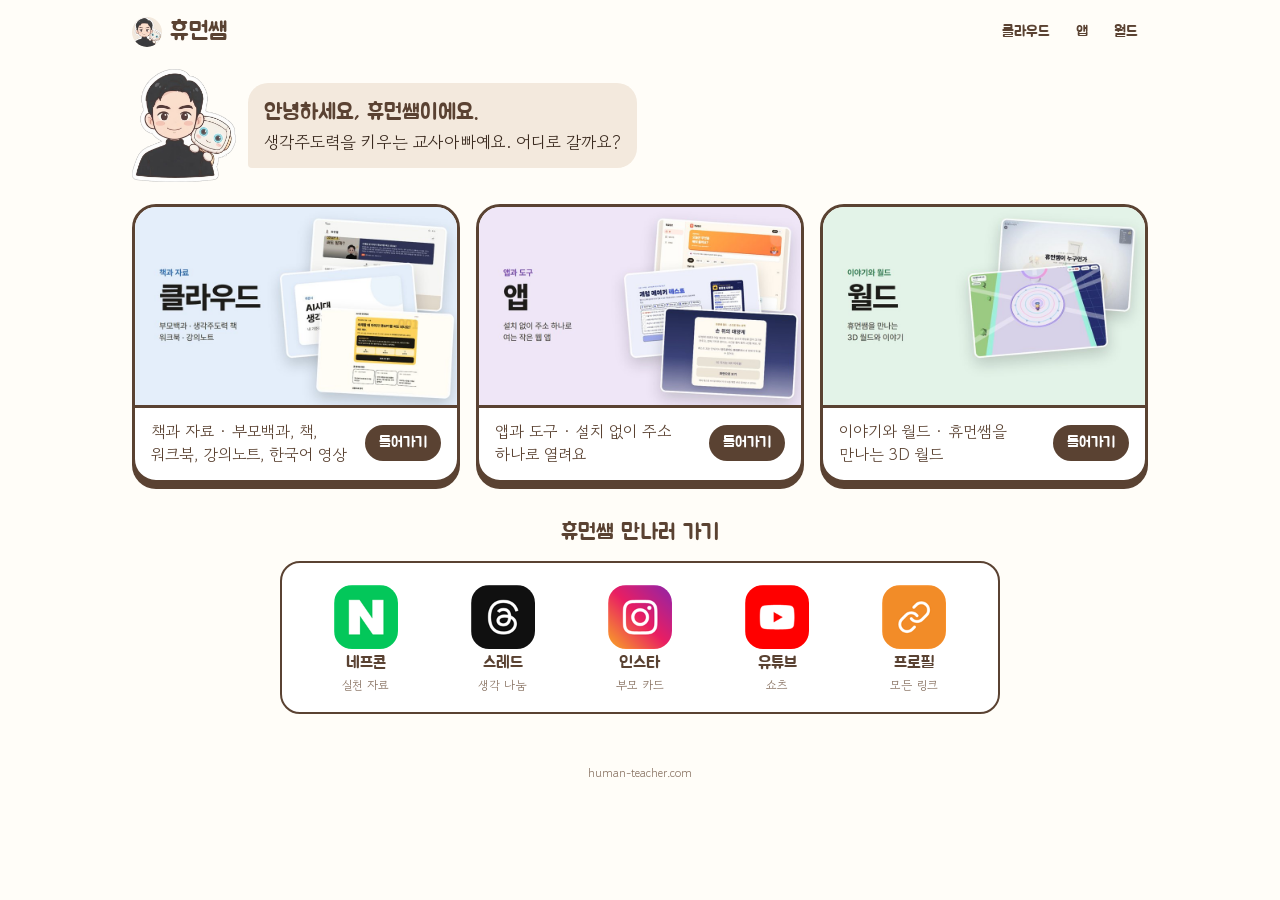
==== index.html @ 6ae0c6af "클라우드: 한국어 상황극 번호를 01~11로 (편의점 01), data.js?v=20261031c (휴먼쌤 10-31)" ====
<!doctype html>
<html lang="ko">
<head>
<meta charset="utf-8">
<meta name="viewport" content="width=device-width,initial-scale=1">
<title>휴먼티처닷컴 | 휴먼쌤</title>
<meta name="description" content="AI와 함께 살아갈 아이가 자기 생각을 만들고 판단하도록 돕는 교육 콘텐츠. 휴먼쌤의 책과 자료(클라우드), 앱과 도구(앱), 이야기와 월드(월드)로 가는 입구입니다.">
<meta name="color-scheme" content="light">
<link rel="icon" href="assets/humanssam.png?v=20261024h">
<link rel="preconnect" href="https://fonts.googleapis.com">
<link rel="preconnect" href="https://fonts.gstatic.com" crossorigin>
<link rel="stylesheet" href="https://fonts.googleapis.com/css2?family=Jua&family=Gowun+Dodum&family=Noto+Sans+KR:wght@400;500;700&display=swap">
<style>
/* 화면은 주소 뒤 #으로 고른다: #/ 처음 · #/cloud · #/app · #/world · #/<칸>/<slug> 소개 페이지.
   내용은 data.js. 휴대폰 390px 기준, 720px·1040px에서 넓어진다. */
:root{
  --paper:#FFFDF8; --ink:#3A2A1F; --brown:#5A4232; --soft:#8A7464; --tint:#F3E9DD; --line:#E8DCCD;
  --cloud:#DCEBF7; --cloudd:#2F5D8A; --app:#ECE3F7; --appd:#6A3FA0; --world:#DDEFE0; --worldd:#2E6B45;
  --okbg:#DDEFE7; --ok:#1F5E43; --focus:#C9772E;
}
*{box-sizing:border-box}
html,body{margin:0;background:var(--paper);color:var(--ink)}
body{font-family:"Gowun Dodum","Noto Sans KR",system-ui,sans-serif;line-height:1.55;-webkit-text-size-adjust:100%}
img{display:block;max-width:100%;height:auto}
a{color:inherit}
a:focus-visible,button:focus-visible{outline:3px solid var(--focus);outline-offset:3px}
.jua{font-family:"Jua",sans-serif;font-weight:400}
.wrap{max-width:1080px;margin:0 auto;padding:0 18px}

/* 머리 */
.bar{display:flex;align-items:center;justify-content:space-between;gap:10px;padding:14px 0 8px}
.word{display:flex;align-items:center;gap:8px;text-decoration:none;color:var(--brown);font-family:"Jua",sans-serif;font-size:24px;line-height:1}
.word img{width:30px;height:30px;object-fit:cover;object-position:top;border-radius:50%;background:var(--tint)}
.nav{display:flex;gap:6px}
.nav a{font-family:"Jua",sans-serif;font-size:15px;text-decoration:none;color:var(--brown);padding:6px 10px;border-radius:999px}
.nav a[aria-current="page"]{background:var(--brown);color:#fff}

main{padding:6px 0 40px}
.view{display:grid;gap:18px}

/* 처음 */
.hi{display:grid;grid-template-columns:84px 1fr;gap:12px;align-items:center;padding:6px 0 4px}
.hi img{width:84px}
.bubble{background:var(--tint);border-radius:20px 20px 20px 4px;padding:12px 16px;font-size:15px}
.bubble b{font-family:"Jua",sans-serif;font-weight:400;font-size:19px;color:var(--brown)}
.h2{margin:4px 0 0;font-family:"Jua",sans-serif;font-weight:400;font-size:22px;color:var(--brown)}
.doors{display:grid;gap:16px}
.door{display:grid;text-decoration:none;color:var(--ink);background:#fff;border:3px solid var(--brown);border-radius:24px;overflow:hidden;box-shadow:0 6px 0 var(--brown);transition:transform .12s,box-shadow .12s}
.door:hover{transform:translateY(-2px);box-shadow:0 8px 0 var(--brown)}
.door:active{transform:translateY(3px);box-shadow:0 3px 0 var(--brown)}
.door img{aspect-ratio:16/10;width:100%;object-fit:cover;border-bottom:3px solid var(--brown)}
.door .tx{display:flex;align-items:center;justify-content:space-between;gap:10px;padding:12px 16px 14px}
.door p{margin:0;font-size:15px;line-height:1.45;color:var(--brown);word-break:keep-all}
.meet{display:grid;gap:12px}
.go{flex:none;font-family:"Jua",sans-serif;font-size:15px;background:var(--brown);color:#fff;border-radius:999px;padding:6px 14px}

/* 채널 */
.chs{display:grid;grid-template-columns:repeat(5,1fr);gap:6px;background:#fff;border:2px solid var(--brown);border-radius:20px;padding:14px 8px 12px}
.ch{display:grid;justify-items:center;gap:4px;text-decoration:none;color:var(--ink);padding:2px 0;border-radius:14px}
.ch img{width:52px;height:52px;border-radius:15px;transition:transform .12s}
.ch:hover img{transform:translateY(-3px)}
.ch b{font-family:"Jua",sans-serif;font-weight:400;font-size:15px;line-height:1.2;color:var(--brown)}
.ch small{font-size:11px;color:var(--soft);line-height:1.2;text-align:center;word-break:keep-all}

/* 칸 머리 */
.back{justify-self:start;font-family:"Jua",sans-serif;font-size:16px;color:var(--brown);text-decoration:none;padding:4px 0}
.head{border:3px solid var(--brown);border-radius:22px;padding:16px 18px}
.head h1{margin:0;font-family:"Jua",sans-serif;font-weight:400;font-size:32px;line-height:1.1;color:var(--brown)}
.head .sub{font-family:"Jua",sans-serif;font-size:17px}
.head p{margin:6px 0 0;font-size:14px;color:var(--soft)}
.cloud{background:var(--cloud)} .cloud .sub{color:var(--cloudd)}
.app{background:var(--app)} .app .sub{color:var(--appd)}
.world{background:var(--world)} .world .sub{color:var(--worldd)}
.hint{margin:0;font-size:13px;color:var(--soft)}
.story{background:#fff;border:2px dashed var(--line);border-radius:16px;padding:12px 16px;font-size:14px}
.story b{font-size:16px}

/* 카드 */
.grid{display:grid;gap:14px;margin:0;padding:0;list-style:none}
.card{display:grid;height:100%;text-decoration:none;color:var(--ink);background:#fff;border:2px solid var(--line);border-radius:18px;overflow:hidden;transition:transform .12s,border-color .12s}
.card:hover{transform:translateY(-2px);border-color:var(--brown)}
.card img{aspect-ratio:16/10;width:100%;object-fit:cover;background:var(--tint);border-bottom:2px solid var(--line)}
.card .tx{display:grid;gap:5px;align-content:start;padding:11px 14px 14px}
.card b{font-size:17px;font-weight:700;line-height:1.35}
.card p{margin:0;font-size:13px;color:var(--soft);word-break:keep-all}
.st{justify-self:start;font-size:11px;border-radius:999px;padding:1px 9px;background:var(--tint);color:var(--soft)}
.st.ok{background:var(--okbg);color:var(--ok)}
.st.grp{background:#fff;border:1.5px solid var(--brown);color:var(--brown)}
.chips{display:flex;flex-wrap:wrap;gap:4px}
.block .kids{margin-top:4px}
.more{display:flex;flex-wrap:wrap;gap:8px;align-items:center;font-size:14px;color:var(--soft);border-top:2px dashed var(--line);padding-top:14px}
.more a{font-family:"Jua",sans-serif;font-size:16px;color:var(--brown);text-decoration:none;border:2px solid var(--brown);border-radius:999px;padding:4px 14px}


.foot{padding:10px 0 34px;font-size:12px;color:var(--soft);text-align:center}

@media (min-width:720px){
  .wrap{padding:0 32px}
  .grid{grid-template-columns:1fr 1fr}
  .doors{grid-template-columns:1fr 1fr 1fr}
  .door p{font-size:16px}
  .meet{max-width:720px;width:100%;justify-self:center;text-align:center;margin-top:10px}
  .hi{grid-template-columns:104px auto;justify-content:start}
  .hi img{width:104px}
  .bubble{font-size:17px}
  .bubble b{font-size:22px}
  .chs{padding:20px 20px 18px;gap:10px}
  .ch img{width:64px;height:64px;border-radius:18px}
  .ch b{font-size:17px}
  .ch small{font-size:12px}
}
@media (min-width:1040px){
  .grid{grid-template-columns:1fr 1fr 1fr}
  .head h1{font-size:40px}
}

/* ===== 소개 페이지 (개편 2) ===== */
.dv{gap:22px}
.hero{display:grid;gap:18px;border:3px solid var(--brown);border-radius:28px;padding:16px 16px 20px;box-shadow:0 7px 0 var(--brown)}
.view>*,.hero>*,.labs>*,.block>*{min-width:0}
.frame{background:#fff;border:2px solid var(--brown);border-radius:16px;overflow:hidden;box-shadow:0 10px 24px rgba(58,42,31,.14)}
.frame .fb{display:flex;align-items:center;gap:6px;padding:7px 10px;background:#FBF6EF;border-bottom:2px solid var(--brown)}
.frame .fb i{width:9px;height:9px;border-radius:50%;background:#E5D6C4;flex:none}
.frame .fb i:nth-child(1){background:#F08C7A}.frame .fb i:nth-child(2){background:#F2C46B}.frame .fb i:nth-child(3){background:#8FCB8A}
.frame .fb span{flex:1;min-width:0;margin-left:6px;font-size:11px;color:var(--soft);background:#fff;border:1px solid var(--line);border-radius:999px;padding:1px 10px;white-space:nowrap;overflow:hidden;text-overflow:ellipsis}
.frame img{width:100%;aspect-ratio:16/10;object-fit:cover}
.htx{display:grid;gap:10px;align-content:center}
.kind{display:flex;flex-wrap:wrap;align-items:center;gap:8px;font-family:"Jua",sans-serif;font-size:15px;color:var(--brown)}
.htx h1{margin:0;font-family:"Jua",sans-serif;font-weight:400;font-size:34px;line-height:1.15;color:var(--ink);word-break:keep-all}
.htx .one{margin:0;font-size:16px;color:var(--brown);word-break:keep-all}
.tags{display:flex;flex-wrap:wrap;gap:6px;margin:2px 0 0;padding:0;list-style:none}
.tags li{font-size:13px;background:rgba(255,255,255,.75);border:1.5px solid var(--brown);border-radius:999px;padding:3px 11px;color:var(--brown)}
.cloud .tags li{border-color:var(--cloudd);color:var(--cloudd)}
.app .tags li{border-color:var(--appd);color:var(--appd)}
.world .tags li{border-color:var(--worldd);color:var(--worldd)}
.enter{display:flex;align-items:center;justify-content:center;gap:8px;text-decoration:none;font-family:"Jua",sans-serif;font-size:20px;color:#fff;background:var(--brown);border-radius:16px;padding:14px 18px;box-shadow:0 5px 0 #2A1D14;transition:transform .12s,box-shadow .12s}
.enter:hover{transform:translateY(-2px);box-shadow:0 7px 0 #2A1D14}
.enter:active{transform:translateY(3px);box-shadow:0 2px 0 #2A1D14}
button.enter{width:100%;border:0;font-weight:400;cursor:pointer}
.sheet{display:flex;flex-wrap:wrap;align-items:center;justify-content:center;gap:4px 8px;text-decoration:none;font-family:"Jua",sans-serif;font-size:18px;color:var(--brown);background:#fff;border:2.5px solid var(--brown);border-radius:16px;padding:11px 16px;transition:transform .12s}
.sheet:hover{transform:translateY(-2px)}
.sheet svg{width:20px;height:20px}
.sheet small{font-family:"Gowun Dodum","Noto Sans KR",sans-serif;font-size:13px;color:var(--soft)}
.enters{display:grid;grid-template-columns:1fr 1fr;gap:10px}
.enter.sm{font-size:16px;padding:11px 10px}
.wait{border-radius:16px;padding:14px 18px;background:rgba(255,255,255,.7);border:2px dashed var(--soft);color:var(--soft);font-family:"Jua",sans-serif;font-size:18px;text-align:center}
.info{display:grid;grid-template-columns:22px 1fr;gap:8px;align-items:start;font-size:13px;color:var(--brown);background:rgba(255,255,255,.65);border-radius:12px;padding:9px 12px}
.info svg{width:20px;height:20px;margin-top:1px}
.fnote{margin:-8px 4px 0;font-size:12px;color:var(--soft);text-align:right}
.block{display:grid;gap:10px;background:#fff;border:2px solid var(--line);border-radius:22px;padding:18px 18px 16px}
.block h2{display:flex;align-items:center;gap:10px;margin:0;font-family:"Jua",sans-serif;font-weight:400;font-size:21px;color:var(--brown)}
.block h2::before{content:"";width:6px;height:22px;border-radius:3px;background:var(--brown)}
.block p{margin:0;font-size:16px;line-height:1.75;word-break:keep-all}
.block a.ln{display:inline-flex;gap:6px;align-items:center;color:var(--brown);font-weight:700;text-decoration:none;border-bottom:2px solid var(--line)}
.labs{display:grid;gap:14px;margin:0;padding:0;list-style:none}
.lab{display:grid;gap:8px;text-decoration:none;color:var(--ink)}
.lab .frame img{aspect-ratio:16/10}
.lab b{font-size:16px;color:var(--brown)}
.lab p{margin:0;font-size:14px;line-height:1.6;color:var(--soft)}
/* 영상 목록(세로 영상: 휴대폰에서는 한 줄에 하나, 넓은 화면에서는 두세 개) */
.warn{display:grid;grid-template-columns:22px 1fr;gap:8px;align-items:start;font-size:14px;line-height:1.6;color:var(--brown);background:#FFF4D6;border:2px solid #E0A33A;border-radius:14px;padding:10px 14px}
.warn svg{width:20px;height:20px;margin-top:2px}
.warn p{margin:0;font-size:14px;line-height:1.6}
.vids{display:grid;gap:26px;margin:4px 0 0;padding:0;list-style:none}
.vid{display:grid;gap:4px;justify-items:center;text-align:center}
.vid .vh{display:flex;align-items:center;gap:8px;font-family:"Jua",sans-serif;font-size:19px;color:var(--brown)}
.vid .no{font-size:13px;background:var(--brown);color:#fff;border-radius:999px;padding:1px 9px}
.vid .ex{margin:0;font-family:"Jua",sans-serif;font-size:22px;line-height:1.3;color:var(--ink);word-break:keep-all}
.vid .tp{margin:0 0 6px;font-size:13px;line-height:1.4;color:var(--soft)}
.vid video{display:block;width:100%;max-width:360px;aspect-ratio:9/16;background:#1d1a17;border:2px solid var(--brown);border-radius:16px}
.rel h2{margin:0 0 10px;font-family:"Jua",sans-serif;font-weight:400;font-size:20px;color:var(--brown)}
.rail{display:grid;grid-auto-flow:column;grid-auto-columns:minmax(200px,62%);gap:12px;overflow-x:auto;scroll-snap-type:x mandatory;padding:2px 2px 10px;margin:0;list-style:none}
.rail li{scroll-snap-align:start}
.rail .card b{font-size:15px}
@media (min-width:720px){
  .hero{grid-template-columns:1.15fr 1fr;gap:28px;padding:24px 26px 26px;align-items:center}
  .htx h1{font-size:40px}
  .labs{grid-template-columns:1fr 1fr}
  .vids{grid-template-columns:1fr 1fr}
  .rail{grid-auto-columns:240px}
  .block{padding:24px 28px 22px}
}
@media (min-width:1040px){ .vids{grid-template-columns:1fr 1fr 1fr} }
@media (max-width:380px){
  .nav a{padding:6px 7px;font-size:14px}
  .ch img{width:46px;height:46px}
}
@media (prefers-reduced-motion:reduce){.door,.card,.ch img,.enter,.sheet{transition:none}}
</style>
</head>
<body>
<div class="wrap">
  <header class="bar">
    <a class="word" href="#/"><img src="assets/humanssam.png?v=20261024h" alt="">휴먼쌤</a>
    <nav class="nav" aria-label="칸 고르기">
      <a href="#/cloud" data-k="cloud">클라우드</a>
      <a href="#/app" data-k="app">앱</a>
      <a href="#/world" data-k="world">월드</a>
    </nav>
  </header>
  <main id="main" tabindex="-1"></main>
  <footer class="foot">human-teacher.com</footer>
</div>

<!-- data.js를 고치면 아래 v= 숫자를 올린다(브라우저·CDN이 옛 내용을 기억하지 않게) -->
<script src="data.js?v=20261031c"></script>
<script>
(function(){
  var S = window.SITE, main = document.getElementById('main'), ORDER = ['cloud','app','world'];

  function esc(s){ return String(s == null ? '' : s).replace(/[&<>"']/g, function(c){ return {'&':'&amp;','<':'&lt;','>':'&gt;','"':'&quot;',"'":'&#39;'}[c]; }); }
  function chip(st){ return '<span class="st' + (st === '열림' ? ' ok' : '') + '">' + esc(st) + '</span>'; }
  function ext(url){ return ' href="' + esc(url) + '" rel="noopener"'; }

  function home(){
    var h = '<div class="view">'
      + '<div class="hi"><img src="assets/humanssam.png?v=20261024h" alt="휴먼쌤 캐릭터" width="400" height="432"><div class="bubble"><b>안녕하세요, 휴먼쌤이에요.</b><br>생각주도력을 키우는 교사아빠예요. 어디로 갈까요?</div></div>'
      + '<div class="doors">';
    ORDER.forEach(function(k){
      var s = S.sections[k];
      // 썸네일 안에 칸 이름이 이미 크게 있어서 아래에는 이름을 다시 쓰지 않는다(휴먼쌤 10-24)
      h += '<a class="door" href="#/' + k + '" aria-label="' + esc(s.title) + ' 들어가기"><img src="' + esc(s.thumb) + '" alt="" loading="lazy" width="800" height="500">'
        + '<span class="tx"><p>' + esc(s.card) + '</p><span class="go" aria-hidden="true">들어가기</span></span></a>';
    });
    h += '</div><section class="meet"><h2 class="h2">휴먼쌤 만나러 가기</h2><nav class="chs" aria-label="휴먼쌤 채널">';
    S.channels.forEach(function(c){
      h += '<a class="ch"' + ext(c.url) + '><img src="' + esc(c.icon) + '" alt="" width="96" height="96"><b>' + esc(c.name) + '</b><small>' + esc(c.desc) + '</small></a>';
    });
    return h + '</nav></section></div>';
  }

  function others(k){
    var h = '<div class="more">다른 곳도 둘러보기';
    ORDER.forEach(function(o){ if (o !== k) h += '<a href="#/' + o + '">' + esc(S.sections[o].title) + '</a>'; });
    return h + '<a href="#/">처음으로</a></div>';
  }

  function section(k){
    var s = S.sections[k];
    var h = '<div class="view"><a class="back" href="#/">‹ 처음으로</a>'
      + '<div class="head ' + s.color + '"><h1>' + esc(s.title) + '</h1><div class="sub">' + esc(s.sub) + '</div><p>' + esc(s.lead) + '</p></div>';
    if (s.story) h += '<h2 class="h2">이야기</h2><div class="story">' + chip(s.story.status) + ' <b>' + esc(s.story.name) + '</b><br>' + esc(s.story.one) + '</div><h2 class="h2">3D 월드와 체험</h2>';
    h += '<p class="hint">' + esc(s.hint) + '</p><ul class="grid">';
    s.items.forEach(function(it){ if (!it.parent) h += card(k, it); });
    return h + '</ul>' + others(k) + '</div>';
  }

  // 카드 한 장. 묶음(children)이 있으면 '모음 · N곳'(단위는 unit) 표시를 더한다. 묶음에 속한 것(parent)은 목록에서 숨기고 묶음 페이지에서 보여 준다.
  function card(k, it){
    return '<li><a class="card" href="#/' + k + '/' + esc(it.slug) + '">'
      + (it.thumb ? '<img src="' + esc(it.thumb) + '" alt="" loading="lazy" width="800" height="500">' : '<img alt="">')
      + '<span class="tx"><b>' + esc(it.name) + '</b><span class="chips">' + chip(it.status)
      + (it.children ? '<span class="st grp">모음 · ' + it.children.length + esc(it.unit || '곳') + '</span>' : '') + '</span>'
      + '<p>' + esc(it.one) + '</p></span></a></li>';
  }
  function byslug(s, slug){ return s.items.filter(function(x){ return x.slug === slug; })[0]; }

  // 브라우저 창 모양 액자. 주소 칸에는 그 앱·월드의 도메인을 보여 준다.
  function frame(img, url, alt){
    var host = '';
    try { host = url ? new URL(url).host.replace(/^www\./, '') : ''; } catch (e) {}
    return '<div class="frame"><div class="fb"><i></i><i></i><i></i><span>' + esc(host || 'human-teacher.com') + '</span></div>'
      + '<img src="' + esc(img) + '" alt="' + esc(alt || '') + '" width="800" height="500"></div>';
  }
  var INFO = '<svg viewBox="0 0 24 24" aria-hidden="true"><circle cx="12" cy="12" r="9" fill="none" stroke="currentColor" stroke-width="2"/><path d="M12 11v6M12 7.5v.5" stroke="currentColor" stroke-width="2.2" stroke-linecap="round"/></svg>';
  var SHEET = '<svg viewBox="0 0 24 24" aria-hidden="true"><path d="M6 3h8l4 4v14H6z" fill="none" stroke="currentColor" stroke-width="2" stroke-linejoin="round"/><path d="M12 10v7M9 14l3 3 3-3" fill="none" stroke="currentColor" stroke-width="2" stroke-linecap="round" stroke-linejoin="round"/></svg>';

  function detail(k, it){
    var s = S.sections[k], tags = (S.tags || {})[it.slug] || [];
    var firstUrl = it.url || (it.enterLinks && it.enterLinks[0].url) || '';
    var par = it.parent ? byslug(s, it.parent) : null;
    var h = '<div class="view dv">'
      + (par ? '<a class="back" href="#/' + k + '/' + esc(par.slug) + '">‹ ' + esc(par.name) + '</a>' : '<a class="back" href="#/' + k + '">‹ ' + esc(s.title) + ' 목록</a>')
      + '<article class="hero ' + s.color + '">'
      + (it.thumb ? frame(it.thumb, firstUrl, it.name) : '')
      + '<div class="htx"><div class="kind">' + chip(it.status) + esc(s.title) + ' · ' + esc(par ? par.name : s.sub) + '</div>'
      + '<h1>' + esc(it.name) + '</h1><p class="one">' + esc(it.one) + '</p>';
    if (tags.length) h += '<ul class="tags">' + tags.map(function(t){ return '<li>' + esc(t) + '</li>'; }).join('') + '</ul>';
    if (it.url) h += '<a class="enter"' + ext(it.url) + '>바로 들어가기 <span aria-hidden="true">›</span></a>';
    else if (it.enterLinks) {
      h += '<div class="enters">';
      it.enterLinks.forEach(function(l){ h += '<a class="enter sm"' + ext(l.url) + '>' + esc(l.label) + ' <span aria-hidden="true">›</span></a>'; });
      h += '</div>';
    }
    // 바로 갈 주소가 없고 묶음이면 아래 목록으로 내려 주는 버튼
    else if (it.children) h += '<button class="enter" type="button" data-jump="kids">' + esc(it.pick || '들어갈 곳 고르기') + ' <span aria-hidden="true">›</span></button>';
    // 바로 갈 주소가 없고 영상이 이 페이지에 있으면, 버튼은 아래 영상 목록으로 내려 준다
    else if (it.videos) h += '<button class="enter" type="button" data-jump="vids">영상 ' + it.videos.length + '편 보기 <span aria-hidden="true">›</span></button>';
    else h += '<div class="wait">' + esc(it.status) + '</div>';
    if (it.worksheet) h += '<a class="sheet" href="' + esc(it.worksheet) + '" download="' + esc(it.name.split(' — ')[0]) + ' 활동지.pdf">' + SHEET + '학생 활동지 내려받기 <small>' + esc(it.sheetNote || 'A4 1쪽 · PDF') + '</small></a>';
    if (it.note) h += '<div class="info">' + INFO + '<span>' + esc(it.note) + '</span></div>';
    h += '</div></article>';
    if (it.shotNote) h += '<p class="fnote">' + esc(it.shotNote) + '</p>';

    h += '<section class="block"><h2>소개</h2>';
    (it.intro || []).forEach(function(p){ h += '<p>' + esc(p) + '</p>'; });
    (it.links || []).forEach(function(l){ h += '<p><a class="ln"' + ext(l.url) + '>' + esc(l.label) + ' <span aria-hidden="true">›</span></a></p>'; });
    h += '</section>';

    if (it.children) {
      h += '<section class="block" id="kids"><h2>' + esc(it.name) + '</h2><ul class="grid kids">';
      it.children.forEach(function(c){ var ch = byslug(s, c); if (ch) h += card(k, ch); });
      h += '</ul></section>';
    }

    if (it.videos) {
      h += '<section class="block" id="vids"><h2>영상 ' + it.videos.length + '편</h2>';
      (it.warn || []).forEach(function(p){ h += '<div class="warn">' + INFO + '<p>' + esc(p) + '</p></div>'; });
      h += '<ul class="vids">';
      it.videos.forEach(function(v){
        h += '<li class="vid"><div class="vh"><span class="no">' + esc(v.no) + '</span>' + esc(v.title) + '</div>'
          + '<p class="ex">' + esc(v.ex) + '</p><p class="tp">' + esc(v.tip) + '</p>'
          + '<video controls playsinline preload="none" poster="' + esc(v.poster) + '" src="' + esc(v.file) + '" aria-label="' + esc(v.no + ' ' + v.title + ' 영상') + '"></video></li>';
      });
      h += '</ul></section>';
    }

    if (it.shots) {
      h += '<section class="block"><h2>실험실 다섯</h2><ul class="labs">';
      it.shots.forEach(function(x){
        h += '<li><a class="lab"' + ext(x.url) + '>' + frame(x.image, x.url, x.title + ' 화면') + '<b>' + esc(x.title) + ' ›</b><p>' + esc(x.desc) + '</p></a></li>';
      });
      h += '</ul></section>';
    } else if (it.shot && it.shot !== it.thumb) {
      h += '<section class="block"><h2>화면</h2>' + frame(it.shot, firstUrl, it.shotAlt || it.name + ' 화면') + '</section>';
    }

    // 묶음 안의 것이면 같은 묶음의 다른 곳을, 아니면 칸의 다른 것(묶음 안의 것은 빼고)을 넘겨 본다
    var rest = par
      ? par.children.filter(function(c){ return c !== it.slug; }).map(function(c){ return byslug(s, c); }).filter(Boolean)
      : s.items.filter(function(x){ return x.slug !== it.slug && !x.parent; });
    if (rest.length) {
      h += '<section class="rel"><h2>' + esc(par ? par.name + '의 다른 ' + ((par.unit || '곳') === '곳' ? '곳' : '것') : s.title + '의 다른 것') + '</h2><ul class="rail">';
      rest.forEach(function(x){
        h += '<li><a class="card" href="#/' + k + '/' + esc(x.slug) + '"><img src="' + esc(x.thumb) + '" alt="" loading="lazy" width="800" height="500"><span class="tx"><b>' + esc(x.name) + '</b>' + chip(x.status) + '</span></a></li>';
      });
      h += '</ul></section>';
    }
    return h + others(k) + '</div>';
  }

  function route(){
    var hash = location.hash.replace(/^#\/?/, ''), parts = hash.split('/'), k = parts[0], html, title = '휴먼티처닷컴 | 휴먼쌤';
    if (S.sections[k] && parts[1]) {
      var it = S.sections[k].items.filter(function(x){ return x.slug === parts[1]; })[0];
      if (it) { html = detail(k, it); title = it.name + ' | 휴먼티처닷컴'; } else { html = section(k); }
    } else if (S.sections[k]) { html = section(k); title = S.sections[k].title + ' | 휴먼티처닷컴'; }
    else { html = home(); k = ''; }
    main.innerHTML = html;
    document.title = title;
    [].forEach.call(document.querySelectorAll('.nav a'), function(a){ if (a.getAttribute('data-k') === k) a.setAttribute('aria-current','page'); else a.removeAttribute('aria-current'); });
    window.scrollTo(0, 0);
  }
  window.addEventListener('hashchange', route);
  // '영상 보기' 버튼: 주소(#)를 바꾸지 않고 아래 목록으로 내려간다
  main.addEventListener('click', function(e){
    var b = e.target.closest && e.target.closest('[data-jump]'), t = b && document.getElementById(b.getAttribute('data-jump'));
    if (t) t.scrollIntoView({ behavior: 'smooth', block: 'start' });
  });
  // 영상 하나를 틀면 다른 영상은 멈춘다
  main.addEventListener('play', function(e){
    [].forEach.call(main.querySelectorAll('video'), function(v){ if (v !== e.target) v.pause(); });
  }, true);
  route();
})();
</script>
</body>
</html>
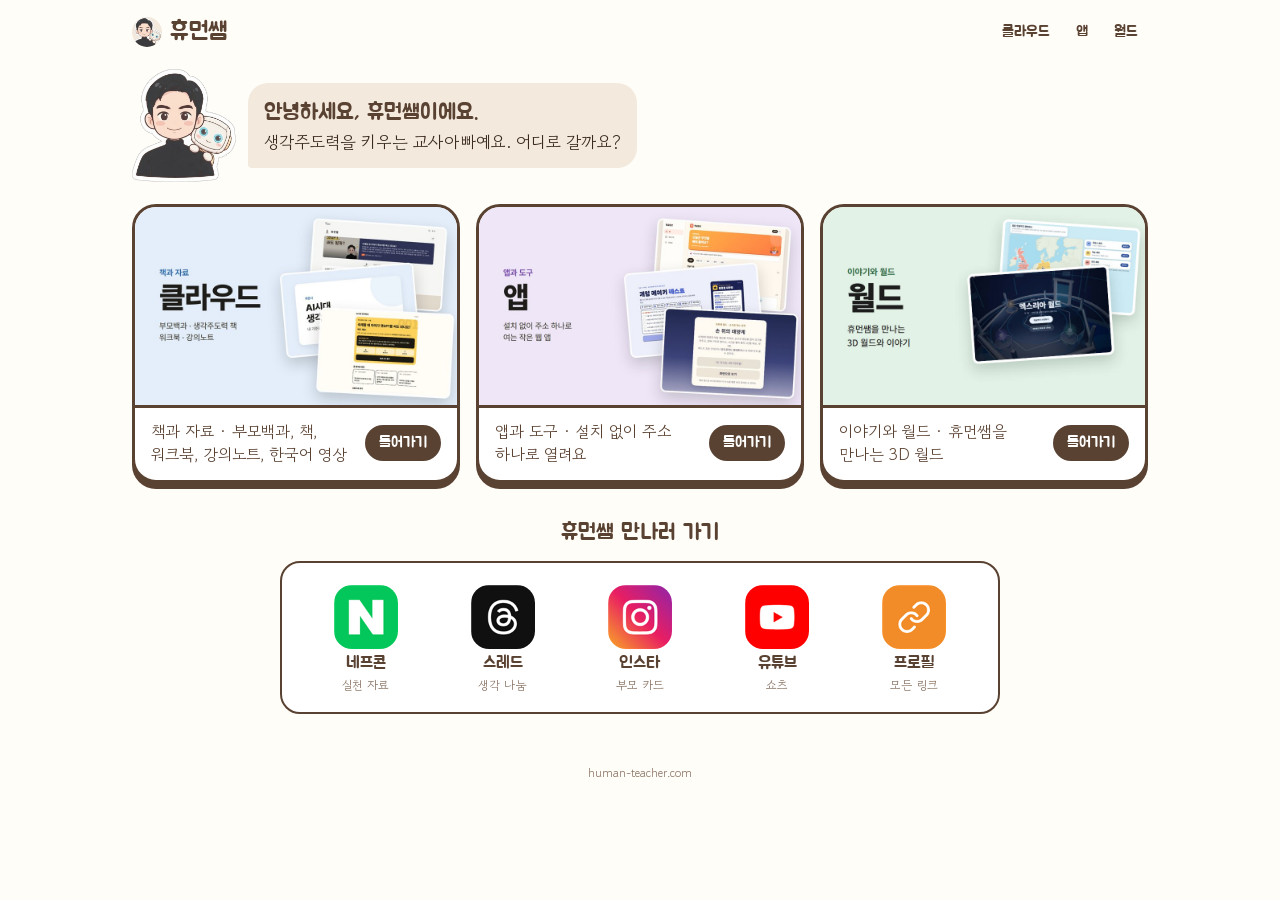
==== commit 257c0a43: "월드: '휴먼쌤이 누구인가' 내림 — 카드 plaza·vr1 뺌, 월드·XR실험실 표지 다시, data.js?v=20261031d (휴먼쌤 10-31 내려줘)" ====
--- a/index.html
+++ b/index.html
@@ -203,7 +203,7 @@
 </div>
 
 <!-- data.js를 고치면 아래 v= 숫자를 올린다(브라우저·CDN이 옛 내용을 기억하지 않게) -->
-<script src="data.js?v=20261031c"></script>
+<script src="data.js?v=20261031d"></script>
 <script>
 (function(){
   var S = window.SITE, main = document.getElementById('main'), ORDER = ['cloud','app','world'];
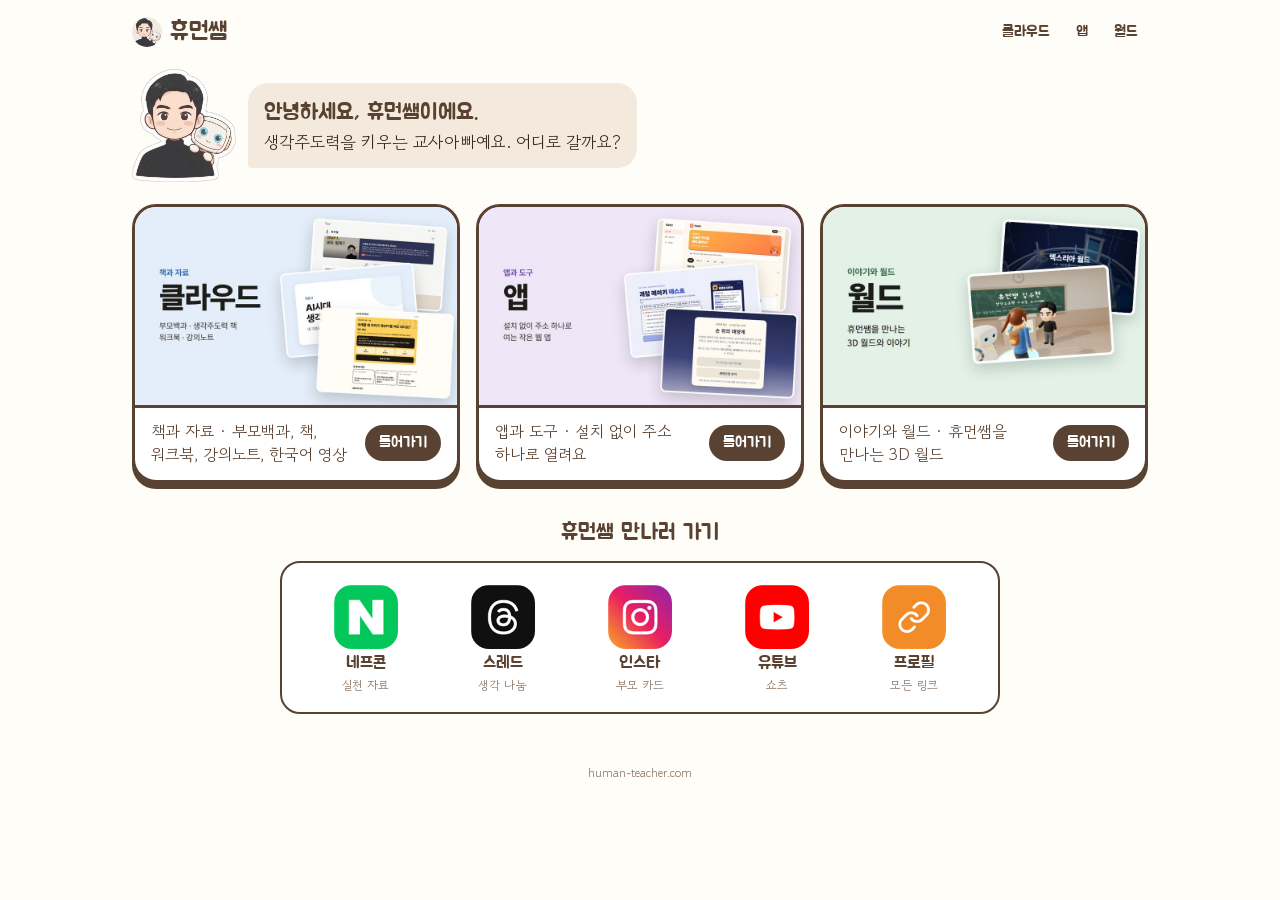
==== commit 096fad15: "월드: '휴먼쌤이 누구인가' 프로필 판 카드(profile) 다시 올림 · 월드 표지 앞 장, data.js?v=20261101b (휴먼쌤 11-01 '올려') Co-Authore" ====
--- a/index.html
+++ b/index.html
@@ -151,6 +151,9 @@
 .block h2{display:flex;align-items:center;gap:10px;margin:0;font-family:"Jua",sans-serif;font-weight:400;font-size:21px;color:var(--brown)}
 .block h2::before{content:"";width:6px;height:22px;border-radius:3px;background:var(--brown)}
 .block p{margin:0;font-size:16px;line-height:1.75;word-break:keep-all}
+.exp{display:grid;grid-template-columns:auto 1fr;gap:8px 12px;margin:0;border:2px solid var(--line);border-radius:14px;padding:12px 14px;font-size:15px;line-height:1.65}
+.exp dt{font-weight:700;color:var(--brown);white-space:nowrap}
+.exp dd{margin:0;word-break:keep-all}
 .block a.ln{display:inline-flex;gap:6px;align-items:center;color:var(--brown);font-weight:700;text-decoration:none;border-bottom:2px solid var(--line)}
 .labs{display:grid;gap:14px;margin:0;padding:0;list-style:none}
 .lab{display:grid;gap:8px;text-decoration:none;color:var(--ink)}
@@ -203,7 +206,7 @@
 </div>
 
 <!-- data.js를 고치면 아래 v= 숫자를 올린다(브라우저·CDN이 옛 내용을 기억하지 않게) -->
-<script src="data.js?v=20261031d"></script>
+<script src="data.js?v=20261101b"></script>
 <script>
 (function(){
   var S = window.SITE, main = document.getElementById('main'), ORDER = ['cloud','app','world'];
@@ -293,6 +296,8 @@
     if (it.shotNote) h += '<p class="fnote">' + esc(it.shotNote) + '</p>';
 
     h += '<section class="block"><h2>소개</h2>';
+    // 실험 개요(플랫폼·실험한 것). XR실험실 콘텐츠처럼 무엇을 시험하려던 것인지 먼저 보여 준다
+    if (it.exp) h += '<dl class="exp">' + it.exp.map(function(r){ return '<dt>' + esc(r[0]) + '</dt><dd>' + esc(r[1]) + '</dd>'; }).join('') + '</dl>';
     (it.intro || []).forEach(function(p){ h += '<p>' + esc(p) + '</p>'; });
     (it.links || []).forEach(function(l){ h += '<p><a class="ln"' + ext(l.url) + '>' + esc(l.label) + ' <span aria-hidden="true">›</span></a></p>'; });
     h += '</section>';
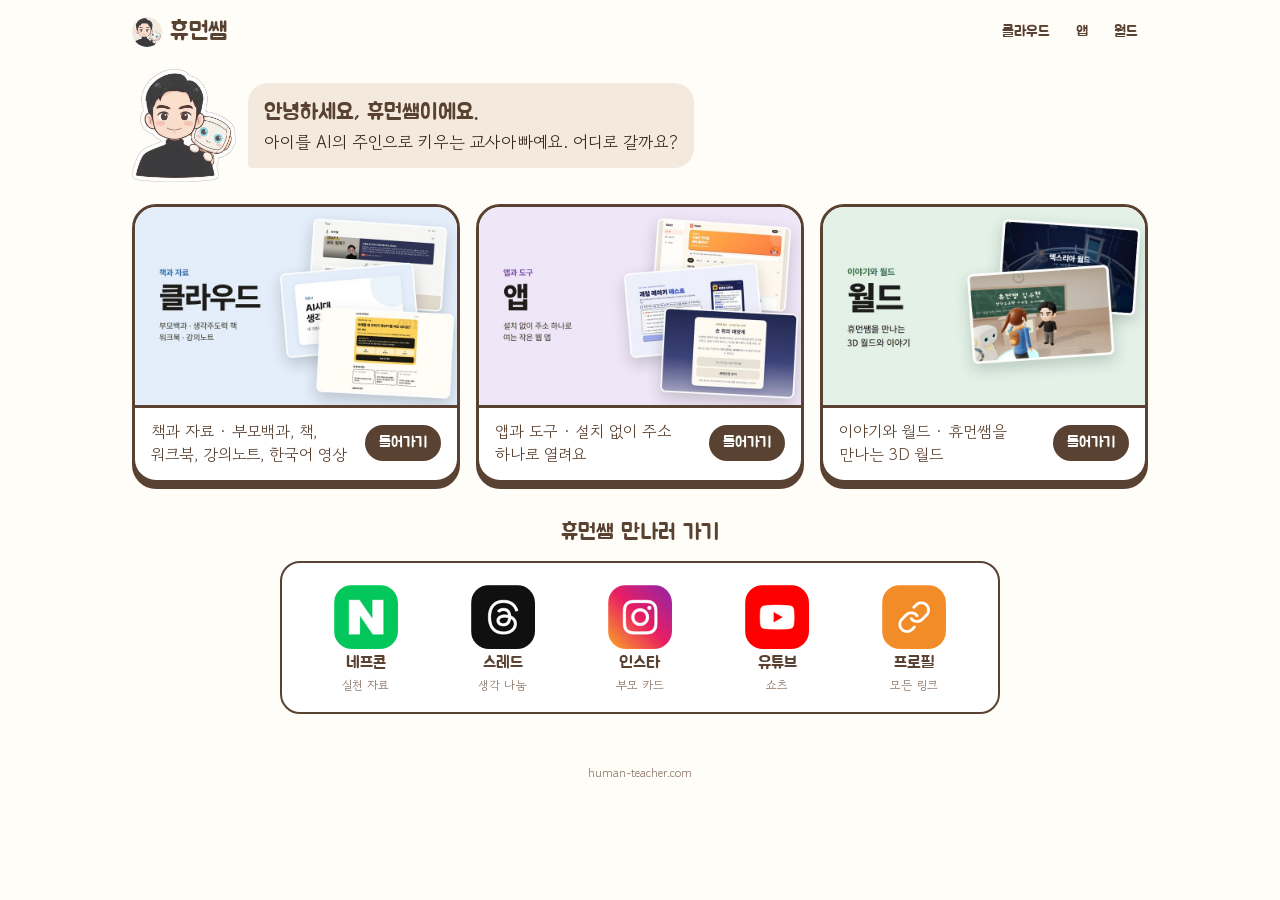
==== commit 2dac7869: "클라우드(옛 판) 글 새 말로: ACT 체험하기 · 비교하기 · 표현하기, 『AI주도력』, AI주도력 플레이북 활동지, 휴먼쌤의 교실(/humanverse), 띵킹버스 구역 이름," ====
--- a/index.html
+++ b/index.html
@@ -206,7 +206,7 @@
 </div>
 
 <!-- data.js를 고치면 아래 v= 숫자를 올린다(브라우저·CDN이 옛 내용을 기억하지 않게) -->
-<script src="data.js?v=20261101b"></script>
+<script src="data.js?v=20261114a"></script>
 <script>
 (function(){
   var S = window.SITE, main = document.getElementById('main'), ORDER = ['cloud','app','world'];
@@ -217,7 +217,7 @@
 
   function home(){
     var h = '<div class="view">'
-      + '<div class="hi"><img src="assets/humanssam.png?v=20261024h" alt="휴먼쌤 캐릭터" width="400" height="432"><div class="bubble"><b>안녕하세요, 휴먼쌤이에요.</b><br>생각주도력을 키우는 교사아빠예요. 어디로 갈까요?</div></div>'
+      + '<div class="hi"><img src="assets/humanssam.png?v=20261024h" alt="휴먼쌤 캐릭터" width="400" height="432"><div class="bubble"><b>안녕하세요, 휴먼쌤이에요.</b><br>아이를 AI의 주인으로 키우는 교사아빠예요. 어디로 갈까요?</div></div>'
       + '<div class="doors">';
     ORDER.forEach(function(k){
       var s = S.sections[k];
